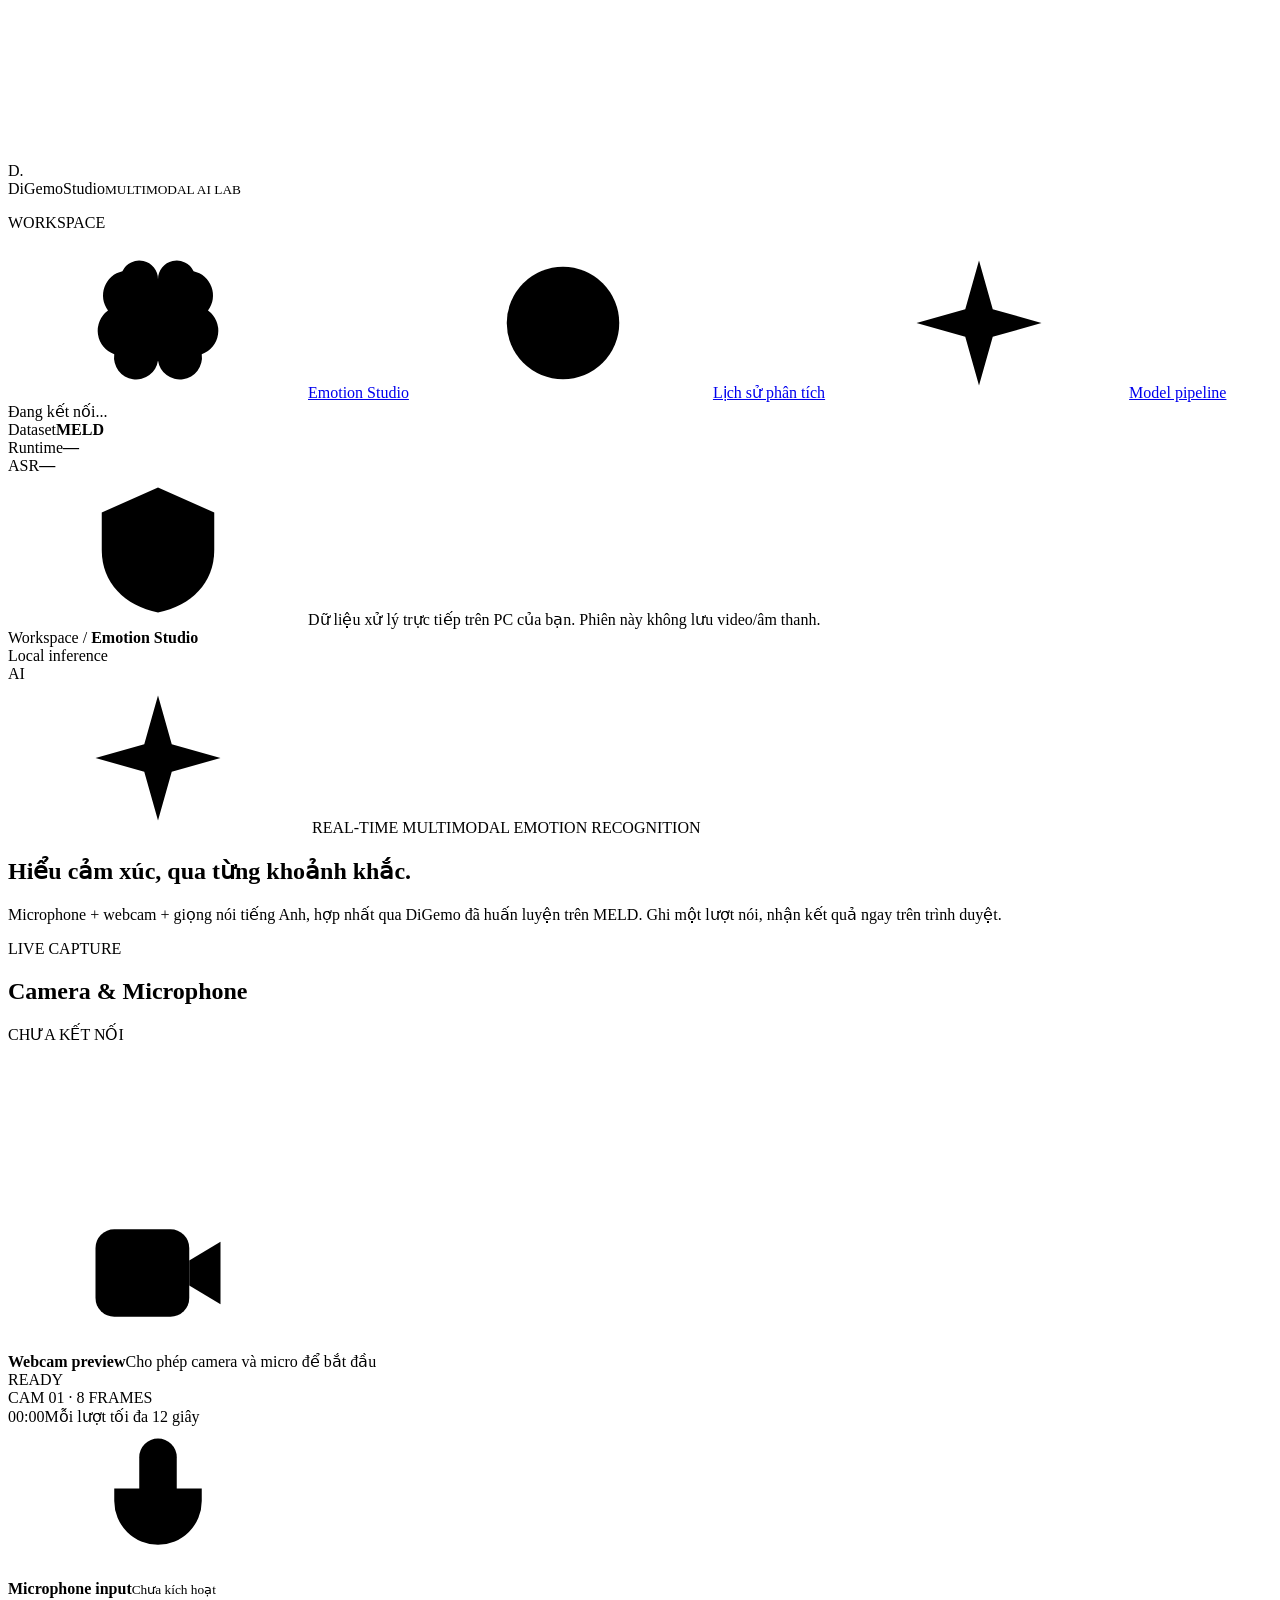
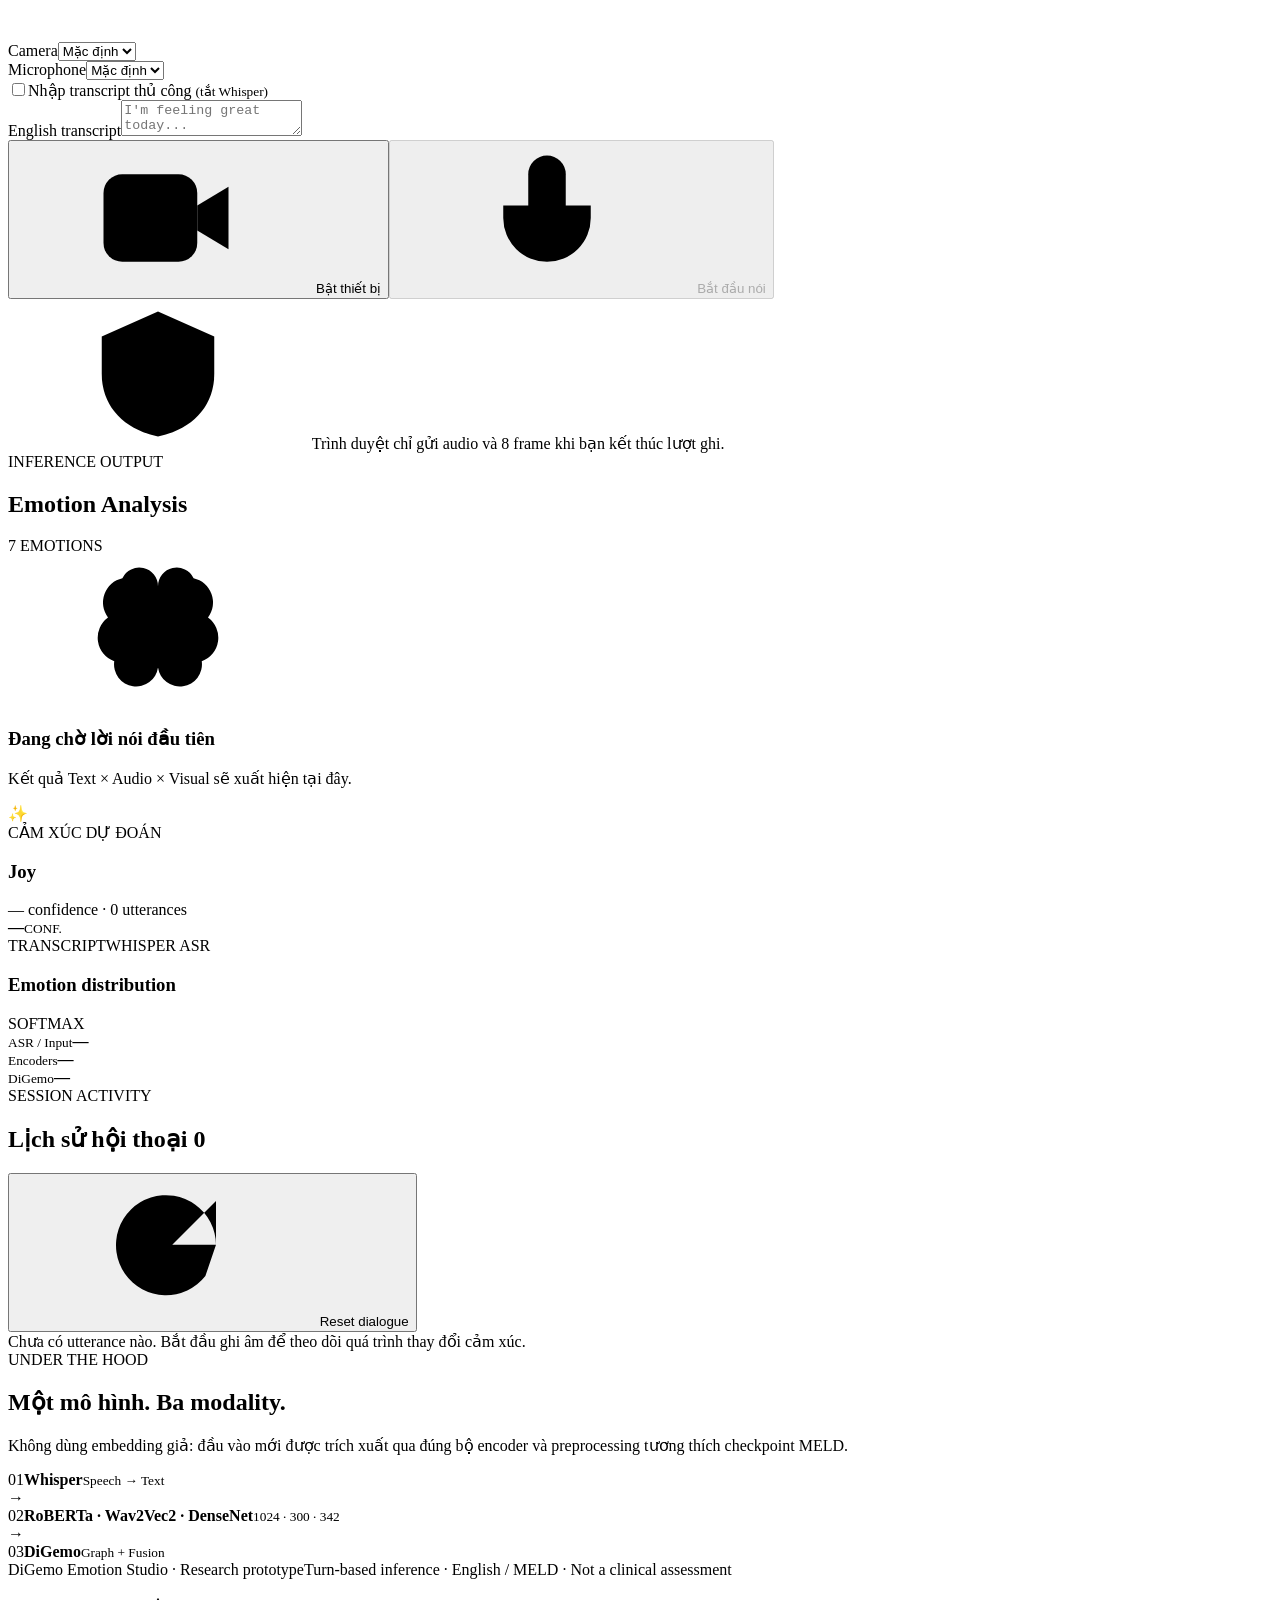
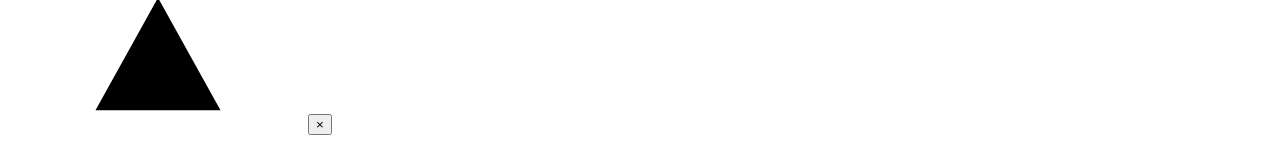
==== digemo_web/static/index.html @ 4cfa101c "initial commit - DiGemo Demo" ====
<!doctype html>
<html lang="vi">
<head>
  <meta charset="utf-8">
  <meta name="viewport" content="width=device-width, initial-scale=1">
  <meta name="theme-color" content="#0a1020">
  <meta name="description" content="DiGemo Emotion Studio — webcam + microphone + multimodal emotion recognition with a trained DiGemo checkpoint.">
  <title>DiGemo · Emotion Studio</title>
  <link rel="stylesheet" href="/static/styles.css">
</head>
<body>
  <div class="ambient orb-one" aria-hidden="true"></div>
  <div class="ambient orb-two" aria-hidden="true"></div>
  <svg class="svg-defs" xmlns="http://www.w3.org/2000/svg" aria-hidden="true">
    <symbol id="i-mic" viewBox="0 0 24 24"><rect x="9" y="2" width="6" height="13" rx="3"/><path d="M5 10v2a7 7 0 0 0 14 0v-2M12 19v3M8 22h8"/></symbol>
    <symbol id="i-video" viewBox="0 0 24 24"><rect x="2" y="5" width="15" height="14" rx="3"/><path d="m17 10 5-3v10l-5-3"/></symbol>
    <symbol id="i-brain" viewBox="0 0 24 24"><path d="M12 18V5a3 3 0 0 0-5.7-1.3A4 4 0 0 0 4 10a4 4 0 0 0 1 7 3 3 0 0 0 7 1Zm0 0V5a3 3 0 0 1 5.7-1.3A4 4 0 0 1 20 10a4 4 0 0 1-1 7 3 3 0 0 1-7 1Z"/></symbol>
    <symbol id="i-play" viewBox="0 0 24 24"><path d="m8 5 11 7-11 7V5Z"/></symbol>
    <symbol id="i-stop" viewBox="0 0 24 24"><rect x="5" y="5" width="14" height="14" rx="2"/></symbol>
    <symbol id="i-refresh" viewBox="0 0 24 24"><path d="M20 11a8 8 0 1 0-1.7 5M20 4v7h-7"/></symbol>
    <symbol id="i-check" viewBox="0 0 24 24"><path d="m5 12 4 4L19 6"/></symbol>
    <symbol id="i-clock" viewBox="0 0 24 24"><circle cx="12" cy="12" r="9"/><path d="M12 7v5l4 2"/></symbol>
    <symbol id="i-alert" viewBox="0 0 24 24"><path d="M12 3 2 21h20L12 3Z M12 9v5 M12 18v.1"/></symbol>
    <symbol id="i-chevron" viewBox="0 0 24 24"><path d="m9 5 7 7-7 7"/></symbol>
    <symbol id="i-sparkle" viewBox="0 0 24 24"><path d="m12 2 2.2 7.8L22 12l-7.8 2.2L12 22l-2.2-7.8L2 12l7.8-2.2L12 2Z"/></symbol>
    <symbol id="i-shield" viewBox="0 0 24 24"><path d="M12 2 21 6v6c0 5.3-3.7 8.9-9 10-5.3-1.1-9-4.7-9-10V6l9-4Z"/><path d="m9 12 2 2 4-4"/></symbol>
  </svg>
  <div class="layout">
    <aside class="sidebar">
      <div class="brand"><div class="brand-mark">D<span>.</span></div><div class="brand-name">DiGemo<span>Studio</span><small>MULTIMODAL AI LAB</small></div></div>
      <p class="side-caption">WORKSPACE</p>
      <a class="side-link active" href="#studio"><svg class="icon"><use href="#i-brain"/></svg><span>Emotion Studio</span><span class="active-dot"></span></a>
      <a class="side-link" href="#history"><svg class="icon"><use href="#i-clock"/></svg><span>Lịch sử phân tích</span></a>
      <a class="side-link" href="#pipeline"><svg class="icon"><use href="#i-sparkle"/></svg><span>Model pipeline</span></a>
      <div class="sidebar-bottom">
        <div class="backend-panel">
          <div class="status-header"><span class="green-dot" id="sideDot"></span><span id="sideStatus">Đang kết nối...</span></div>
          <div class="back-row"><span>Dataset</span><strong>MELD</strong></div>
          <div class="back-row"><span>Runtime</span><strong id="sideDevice">—</strong></div>
          <div class="back-row"><span>ASR</span><strong id="sideAsr">—</strong></div>
        </div>
        <div class="privacy-note"><svg class="icon"><use href="#i-shield"/></svg><span>Dữ liệu xử lý trực tiếp trên PC của bạn. Phiên này không lưu video/âm thanh.</span></div>
      </div>
    </aside>
    <main class="main">
      <div class="topbar"><div class="breadcrumb">Workspace <span>/</span> <strong>Emotion Studio</strong></div><div class="top-right"><div class="live-indicator"><span class="live-circle"></span> Local inference</div><span class="avatar">AI</span></div></div>
      <section class="intro" id="studio">
        <div class="eyebrow"><svg class="icon"><use href="#i-sparkle"/></svg> REAL-TIME MULTIMODAL EMOTION RECOGNITION</div>
        <h1>Hiểu cảm xúc, <span>qua từng khoảnh khắc.</span></h1>
        <p>Microphone + webcam + giọng nói tiếng Anh, hợp nhất qua DiGemo đã huấn luyện trên MELD. Ghi một lượt nói, nhận kết quả ngay trên trình duyệt.</p>
      </section>
      <div class="dashboard-grid">
        <section class="panel capture-card" aria-label="Thu hình ảnh và âm thanh">
          <div class="panel-heading"><div><div class="section-kicker">LIVE CAPTURE</div><h2>Camera & Microphone</h2></div><span class="tag" id="captureState">CHƯA KẾT NỐI</span></div>
          <div class="camera-view" id="cameraView">
            <video id="video" playsinline autoplay muted></video>
            <div class="camera-placeholder" id="cameraPlaceholder"><div class="camera-symbol"><svg class="icon"><use href="#i-video"/></svg></div><strong>Webcam preview</strong><span>Cho phép camera và micro để bắt đầu</span></div>
            <div class="camera-overlay"><div class="rec-badge" id="recBadge"><span class="rec-dot"></span><span id="recText">READY</span></div><span class="frame-info" id="frameInfo">CAM 01 · 8 FRAMES</span></div>
            <div class="camera-bottom"><span id="timer">00:00</span><span class="capture-caption" id="captureHint">Mỗi lượt tối đa 12 giây</span></div>
          </div>
          <div class="mic-meter"><div class="meter-icon"><svg class="icon"><use href="#i-mic"/></svg></div><div class="meter-info"><strong>Microphone input</strong><small id="micStatus">Chưa kích hoạt</small></div><canvas id="wave" width="170" height="40" aria-label="Biểu đồ cường độ âm thanh"></canvas></div>
          <div class="capture-settings">
            <div><label for="cameraSelect">Camera</label><select id="cameraSelect" aria-label="Chọn camera"><option value="">Mặc định</option></select></div>
            <div><label for="micSelect">Microphone</label><select id="micSelect" aria-label="Chọn microphone"><option value="">Mặc định</option></select></div>
          </div>
          <label class="manual-switch"><input type="checkbox" id="manualMode"><span class="toggle" aria-hidden="true"></span><span>Nhập transcript thủ công <small>(tắt Whisper)</small></span></label>
          <div id="manualBox" class="manual-box hidden"><label for="manualText">English transcript</label><textarea id="manualText" placeholder="I'm feeling great today..." rows="2" maxlength="1500"></textarea></div>
          <div class="capture-actions"><button id="connectBtn" class="btn btn-secondary"><svg class="icon"><use href="#i-video"/></svg><span>Bật thiết bị</span></button><button id="recordBtn" class="btn btn-primary" disabled><svg class="icon"><use href="#i-mic"/></svg><span id="recordLabel">Bắt đầu nói</span></button></div>
          <div class="privacy-line"><svg class="icon"><use href="#i-shield"/></svg> Trình duyệt chỉ gửi audio và 8 frame khi bạn kết thúc lượt ghi.</div>
        </section>
        <section class="panel results-card" aria-label="Kết quả cảm xúc">
          <div class="panel-heading"><div><div class="section-kicker">INFERENCE OUTPUT</div><h2>Emotion Analysis</h2></div><span class="tag tag-purple">7 EMOTIONS</span></div>
          <div class="empty-result" id="emptyResult"><div class="empty-illustration"><div class="empty-pulse p1"></div><div class="empty-pulse p2"></div><svg class="icon"><use href="#i-brain"/></svg></div><h3>Đang chờ lời nói đầu tiên</h3><p>Kết quả Text × Audio × Visual sẽ xuất hiện tại đây.</p><div class="waiting-dots"><i></i><i></i><i></i></div></div>
          <div class="result-content hidden" id="resultContent">
            <div class="sentiment-summary"><div class="emotion-avatar" id="emotionIcon">✨</div><div><div class="summary-label">CẢM XÚC DỰ ĐOÁN</div><h3 id="emotionName">Joy</h3><div class="confidence-inline"><span id="confidenceText">—</span> confidence · <span id="historyCount">0</span> utterances</div></div><div class="ring" id="confidenceRing"><div class="ring-inner"><strong id="ringValue">—</strong><small>CONF.</small></div></div></div>
            <div class="transcript-box"><div class="small-row"><span>TRANSCRIPT</span><span id="transcriptSource">WHISPER ASR</span></div><p id="transcriptOutput"></p></div>
            <div class="chart-head"><h3>Emotion distribution</h3><span>SOFTMAX</span></div>
            <div class="probability-list" id="probabilityList"></div>
            <div class="latency-row"><div><small>ASR / Input</small><strong id="asrLatency">—</strong></div><div><small>Encoders</small><strong id="encoderLatency">—</strong></div><div><small>DiGemo</small><strong id="modelLatency">—</strong></div></div>
          </div>
        </section>
      </div>
      <section class="panel history-panel" id="history"><div class="panel-heading history-head"><div><div class="section-kicker">SESSION ACTIVITY</div><h2>Lịch sử hội thoại <span class="count" id="turnCount">0</span></h2></div><button id="resetBtn" class="btn btn-outline"><svg class="icon"><use href="#i-refresh"/></svg> Reset dialogue</button></div><div class="history-empty" id="historyEmpty">Chưa có utterance nào. Bắt đầu ghi âm để theo dõi quá trình thay đổi cảm xúc.</div><div id="historyList" class="history-list"></div></section>
      <section class="pipeline" id="pipeline"><div><div class="section-kicker">UNDER THE HOOD</div><h2>Một mô hình. Ba modality.</h2><p>Không dùng embedding giả: đầu vào mới được trích xuất qua đúng bộ encoder và preprocessing tương thích checkpoint MELD.</p></div><div class="pipeline-pills"><div class="pipe-step"><span>01</span><strong>Whisper</strong><small>Speech → Text</small></div><span class="pipe-arrow">→</span><div class="pipe-step"><span>02</span><strong>RoBERTa · Wav2Vec2 · DenseNet</strong><small>1024 · 300 · 342</small></div><span class="pipe-arrow">→</span><div class="pipe-step"><span>03</span><strong>DiGemo</strong><small>Graph + Fusion</small></div></div></section>
      <footer><span>DiGemo Emotion Studio · Research prototype</span><span>Turn-based inference · English / MELD · Not a clinical assessment</span></footer>
    </main>
  </div>
  <div class="toast hidden" id="toast" role="alert"><svg class="icon"><use href="#i-alert"/></svg><span id="toastText"></span><button id="toastClose" aria-label="Đóng">×</button></div>
  <script defer src="/static/app.js"></script>
</body>
</html>
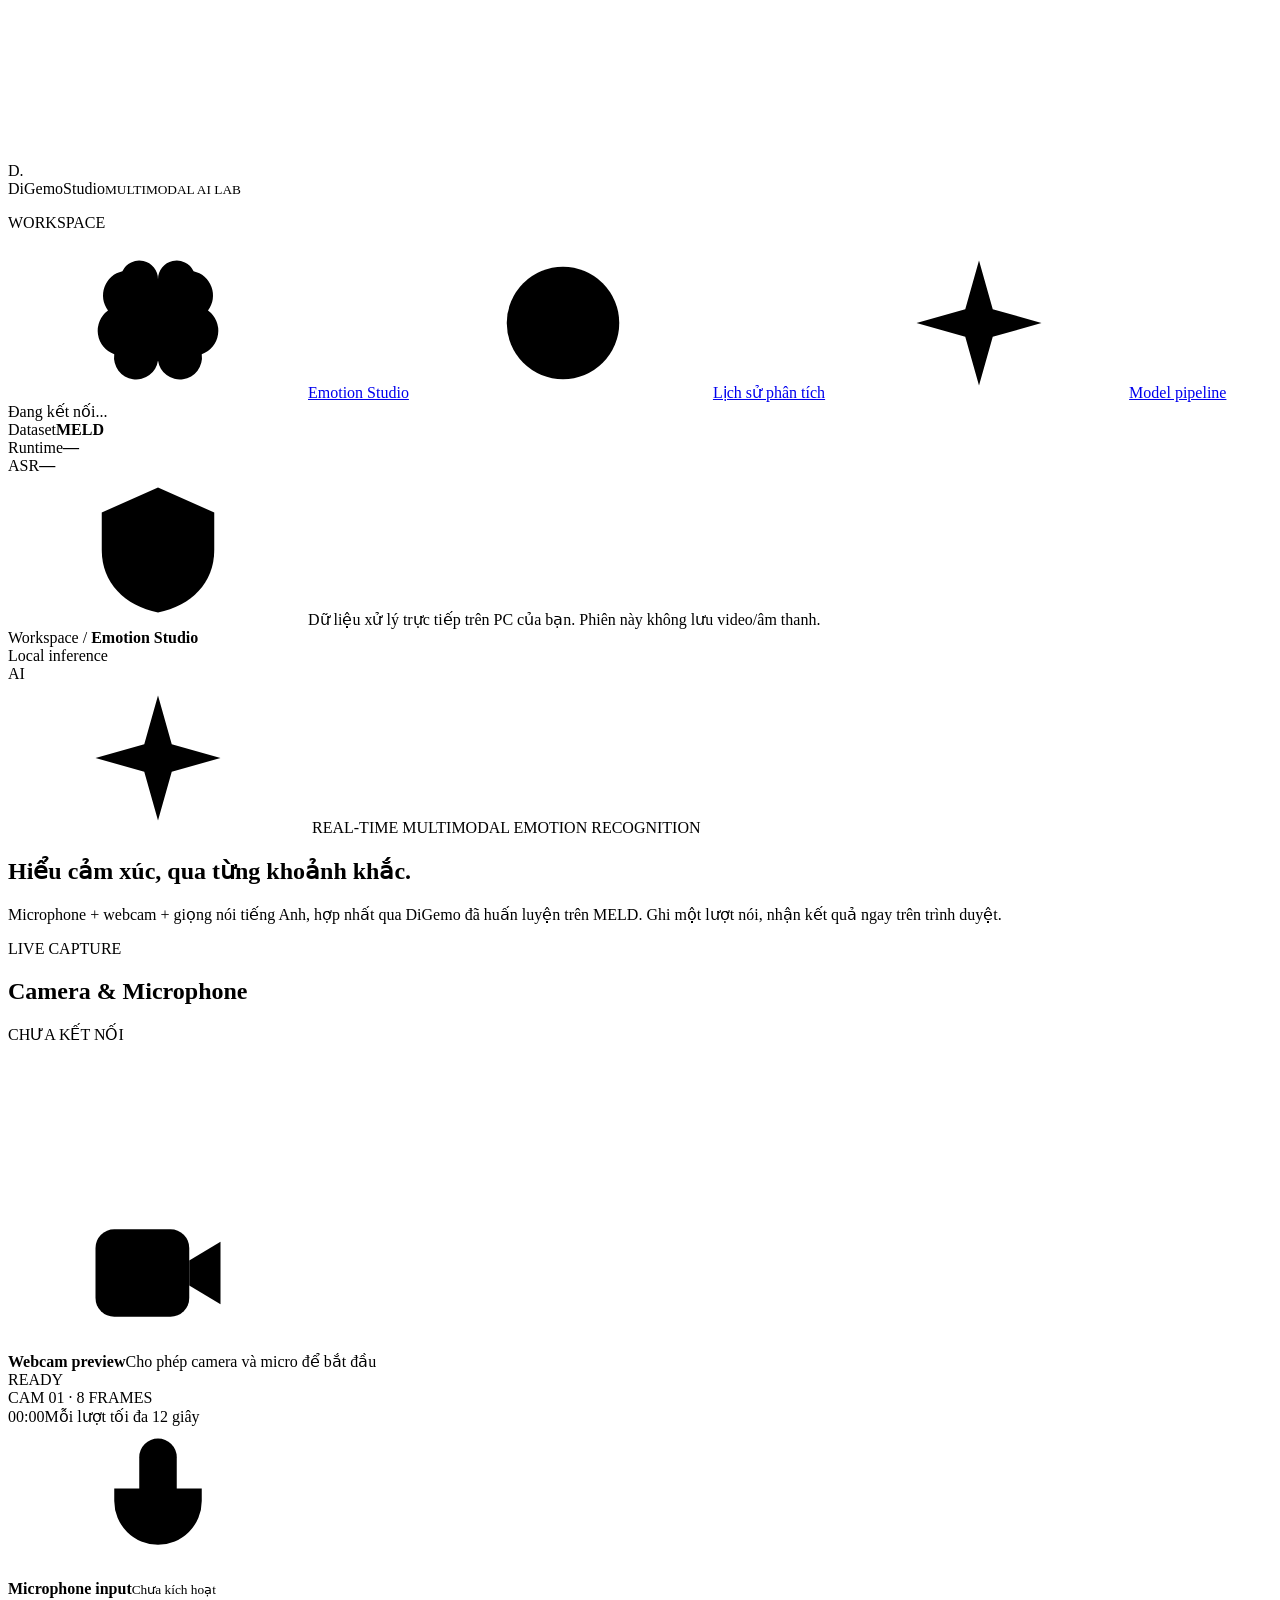
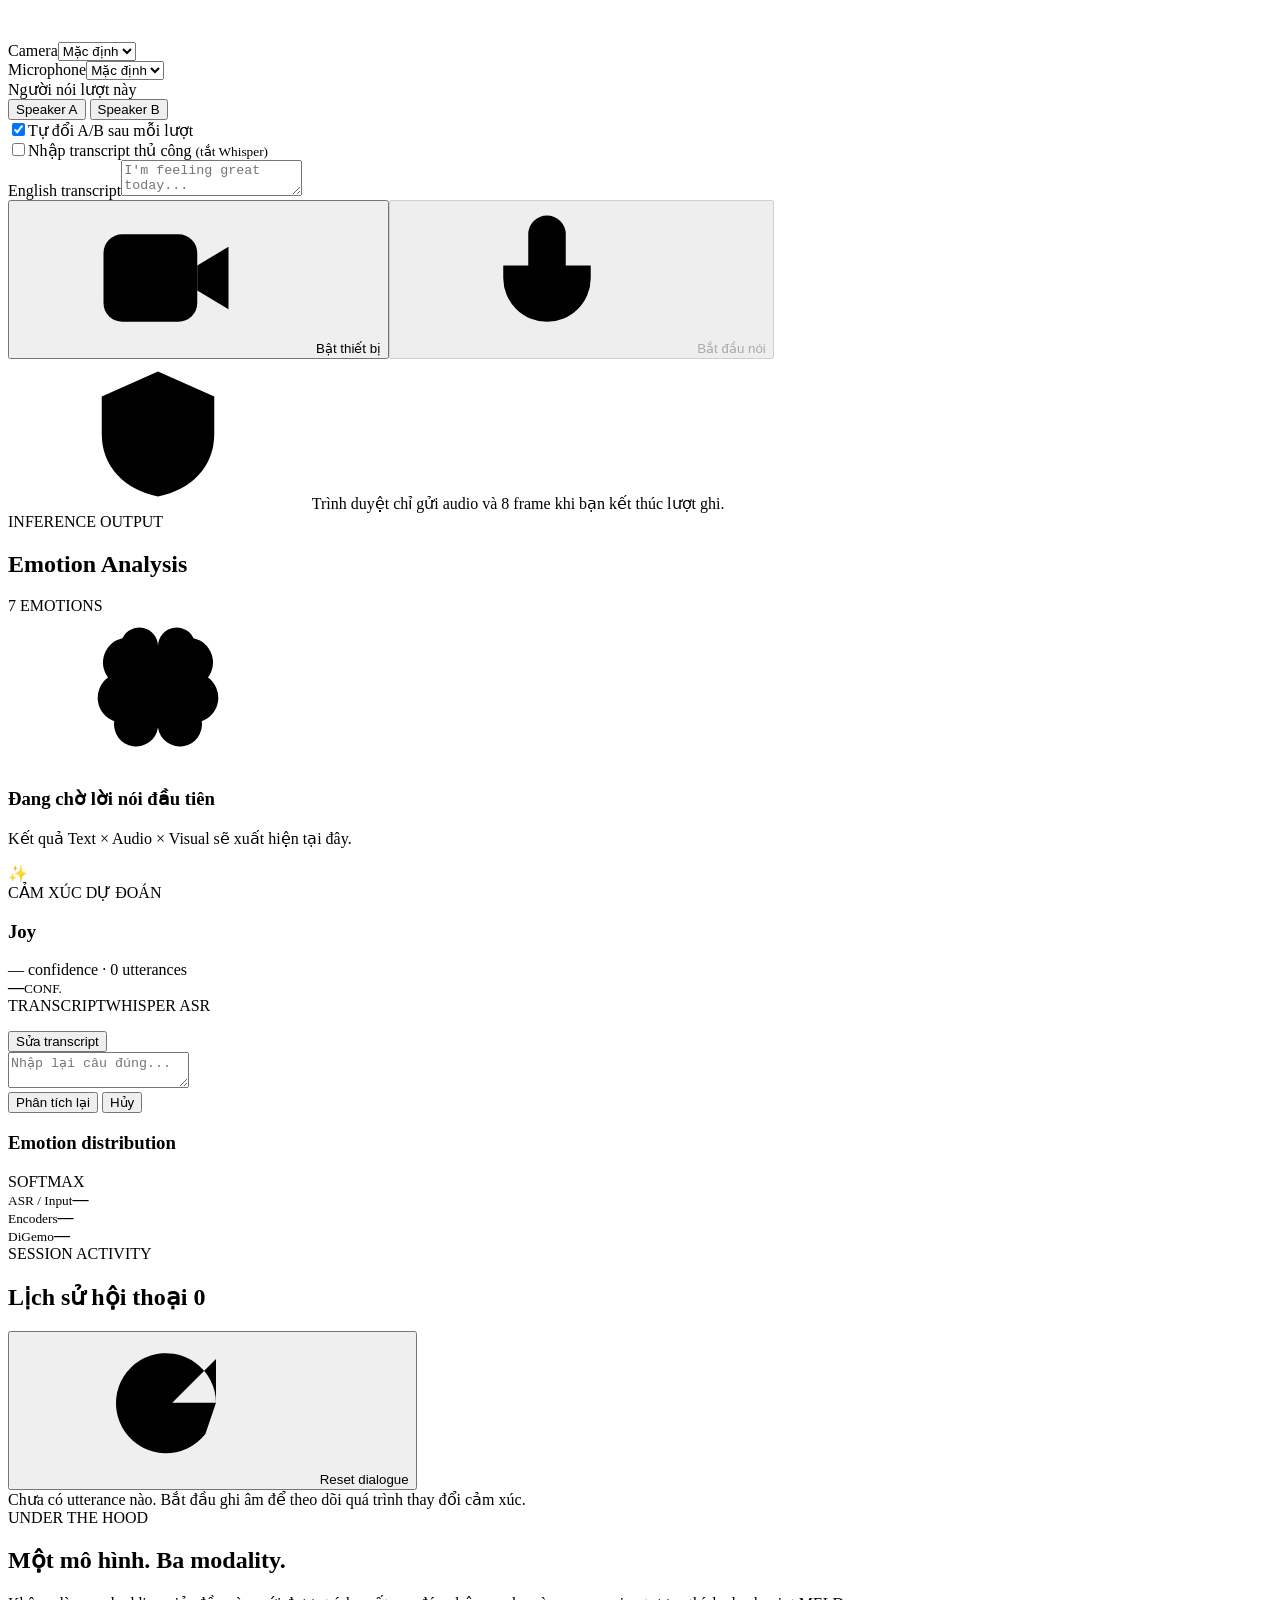
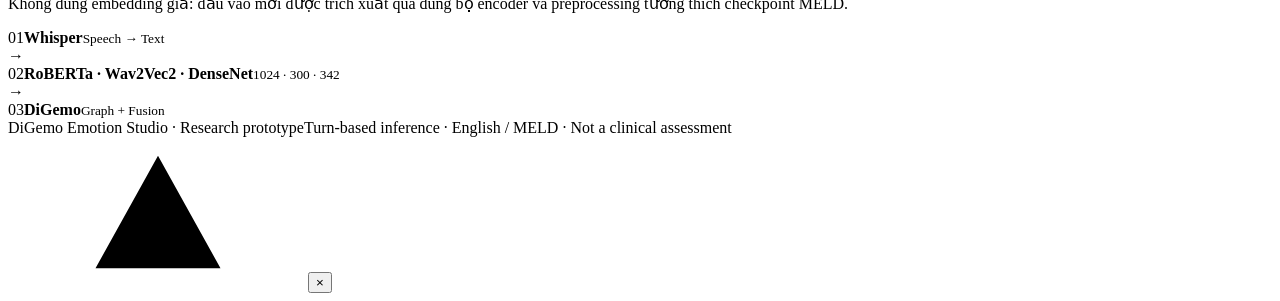
==== commit 5b1759a0: "new function" ====
--- a/digemo_web/static/index.html
+++ b/digemo_web/static/index.html
@@ -63,6 +63,14 @@
             <div><label for="cameraSelect">Camera</label><select id="cameraSelect" aria-label="Chọn camera"><option value="">Mặc định</option></select></div>
             <div><label for="micSelect">Microphone</label><select id="micSelect" aria-label="Chọn microphone"><option value="">Mặc định</option></select></div>
           </div>
+          <div class="speaker-row">
+          <label>Người nói lượt này</label>
+          <div class="seg" id="speakerSeg" role="radiogroup" aria-label="Chọn speaker">
+            <button type="button" class="seg-btn active" data-speaker="A" role="radio" aria-checked="true">Speaker A</button>
+            <button type="button" class="seg-btn" data-speaker="B" role="radio" aria-checked="false">Speaker B</button>
+          </div>
+          <label class="manual-switch inline"><input type="checkbox" id="autoAlternate" checked><span class="toggle" aria-hidden="true"></span><span>Tự đổi A/B sau mỗi lượt</span></label>
+        </div>
           <label class="manual-switch"><input type="checkbox" id="manualMode"><span class="toggle" aria-hidden="true"></span><span>Nhập transcript thủ công <small>(tắt Whisper)</small></span></label>
           <div id="manualBox" class="manual-box hidden"><label for="manualText">English transcript</label><textarea id="manualText" placeholder="I'm feeling great today..." rows="2" maxlength="1500"></textarea></div>
           <div class="capture-actions"><button id="connectBtn" class="btn btn-secondary"><svg class="icon"><use href="#i-video"/></svg><span>Bật thiết bị</span></button><button id="recordBtn" class="btn btn-primary" disabled><svg class="icon"><use href="#i-mic"/></svg><span id="recordLabel">Bắt đầu nói</span></button></div>
@@ -73,7 +81,18 @@
           <div class="empty-result" id="emptyResult"><div class="empty-illustration"><div class="empty-pulse p1"></div><div class="empty-pulse p2"></div><svg class="icon"><use href="#i-brain"/></svg></div><h3>Đang chờ lời nói đầu tiên</h3><p>Kết quả Text × Audio × Visual sẽ xuất hiện tại đây.</p><div class="waiting-dots"><i></i><i></i><i></i></div></div>
           <div class="result-content hidden" id="resultContent">
             <div class="sentiment-summary"><div class="emotion-avatar" id="emotionIcon">✨</div><div><div class="summary-label">CẢM XÚC DỰ ĐOÁN</div><h3 id="emotionName">Joy</h3><div class="confidence-inline"><span id="confidenceText">—</span> confidence · <span id="historyCount">0</span> utterances</div></div><div class="ring" id="confidenceRing"><div class="ring-inner"><strong id="ringValue">—</strong><small>CONF.</small></div></div></div>
-            <div class="transcript-box"><div class="small-row"><span>TRANSCRIPT</span><span id="transcriptSource">WHISPER ASR</span></div><p id="transcriptOutput"></p></div>
+            <div class="transcript-box"><div class="small-row"><span>TRANSCRIPT</span><span id="transcriptSource">WHISPER ASR</span></div><p id="transcriptOutput"></p>
+              <div class="transcript-tools">
+                <button id="editTranscriptBtn" class="btn btn-outline" type="button">Sửa transcript</button>
+                <div id="editBox" class="edit-box hidden">
+                  <textarea id="editText" rows="2" maxlength="1500" placeholder="Nhập lại câu đúng..."></textarea>
+                  <div class="edit-actions">
+                    <button id="applyEditBtn" class="btn btn-primary" type="button">Phân tích lại</button>
+                    <button id="cancelEditBtn" class="btn btn-secondary" type="button">Hủy</button>
+                  </div>
+                </div>
+              </div>
+            </div>
             <div class="chart-head"><h3>Emotion distribution</h3><span>SOFTMAX</span></div>
             <div class="probability-list" id="probabilityList"></div>
             <div class="latency-row"><div><small>ASR / Input</small><strong id="asrLatency">—</strong></div><div><small>Encoders</small><strong id="encoderLatency">—</strong></div><div><small>DiGemo</small><strong id="modelLatency">—</strong></div></div>
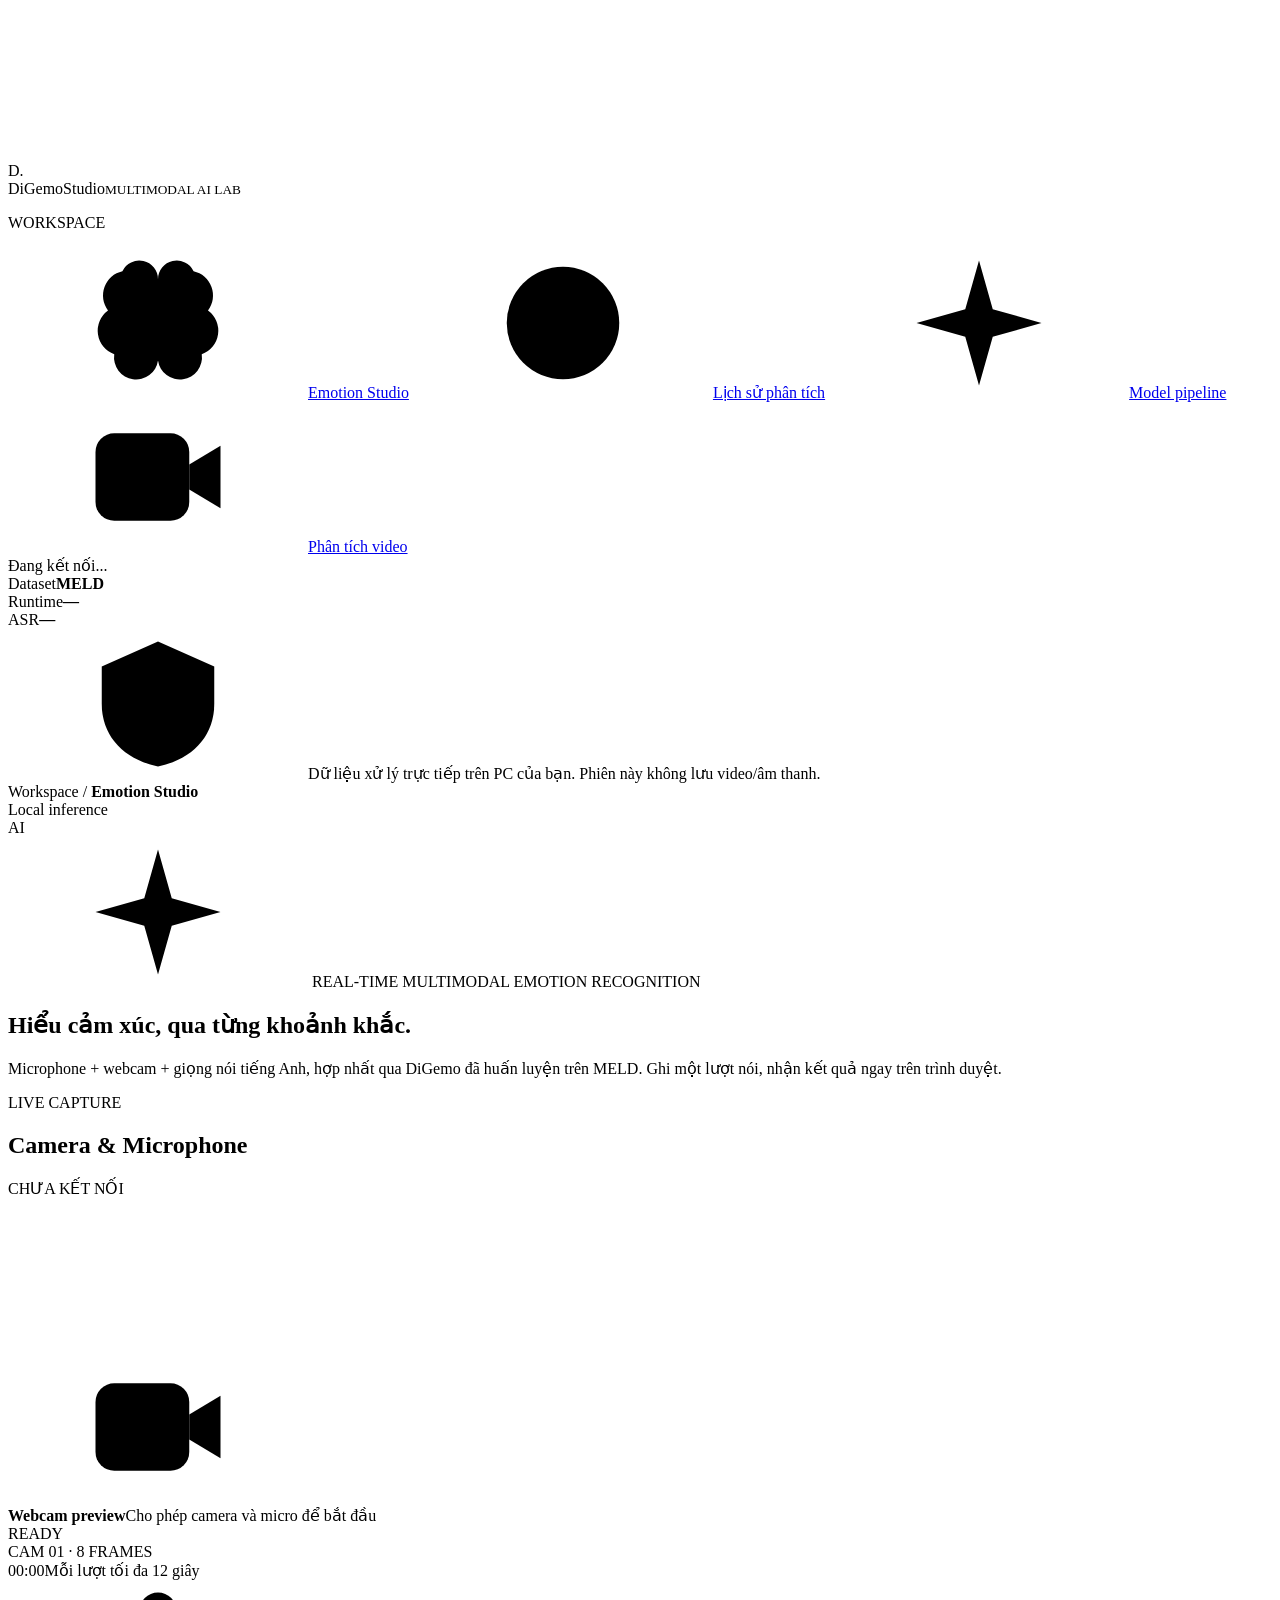
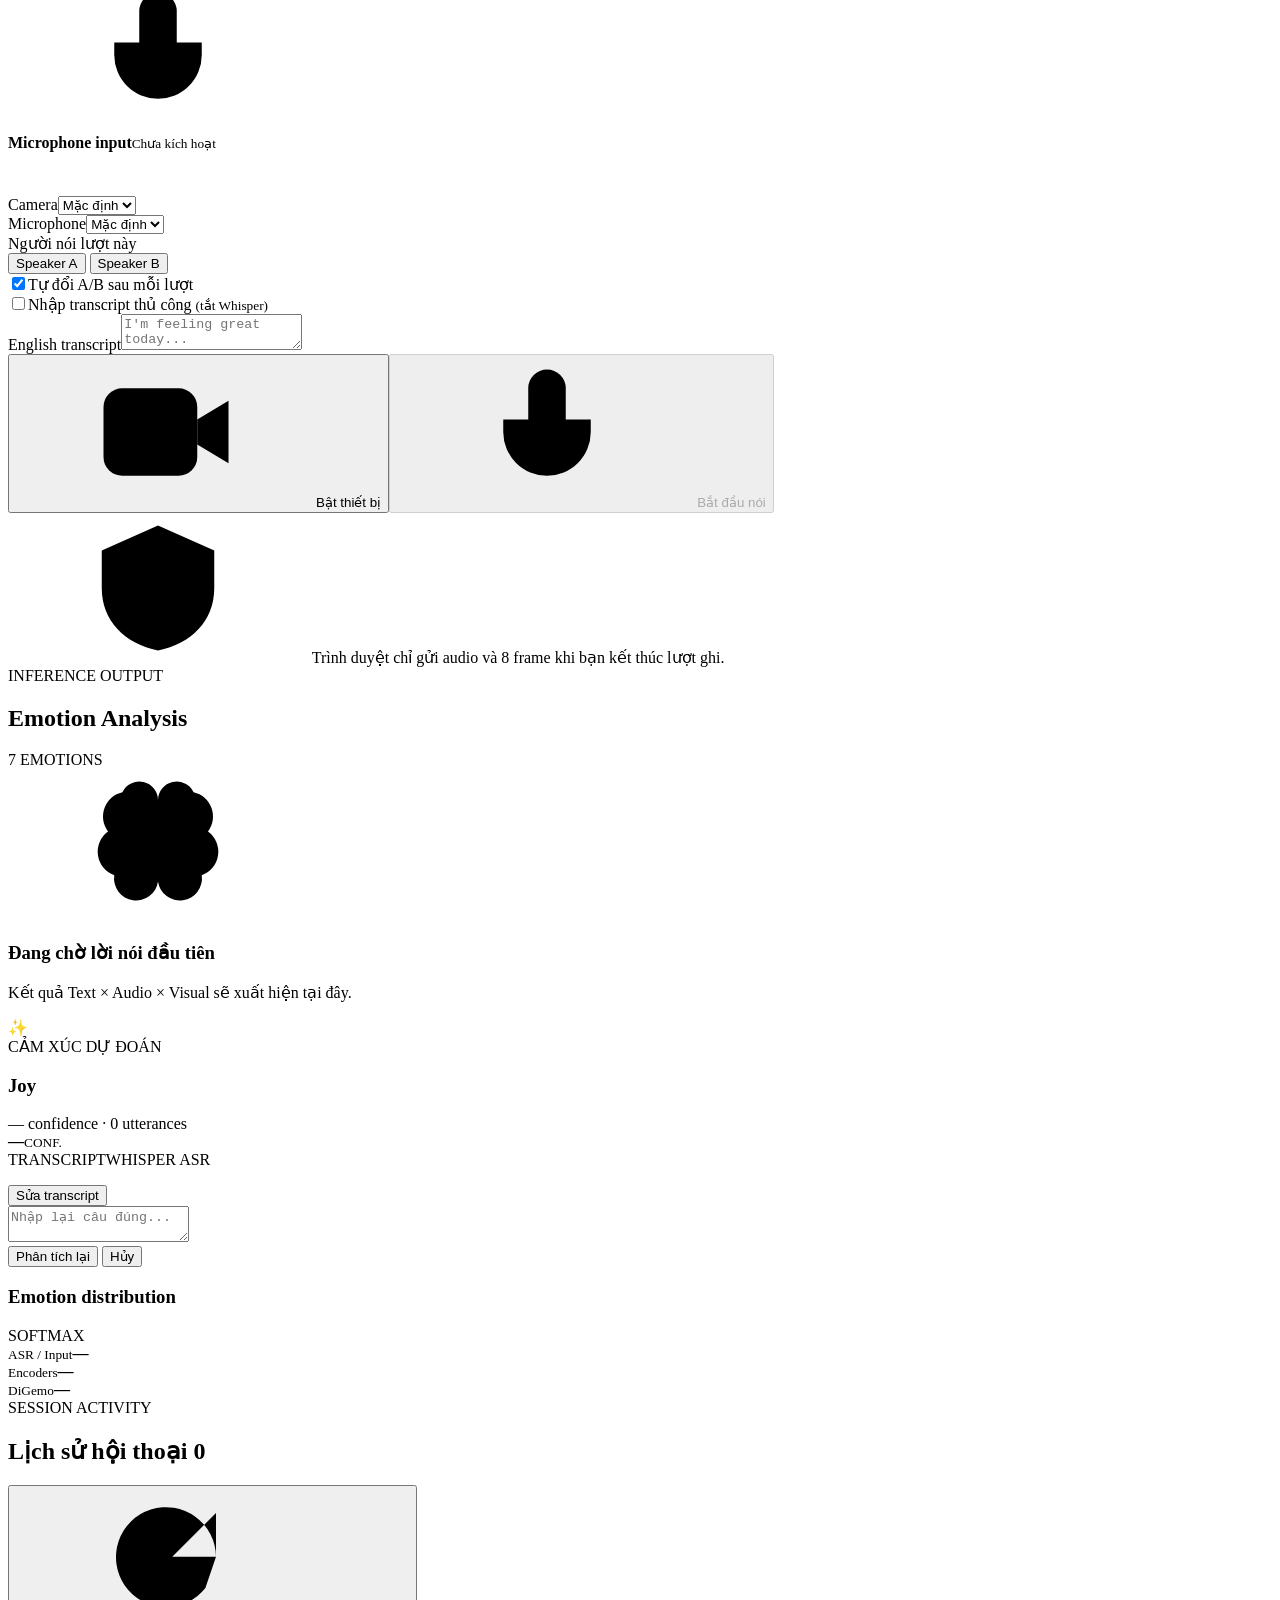
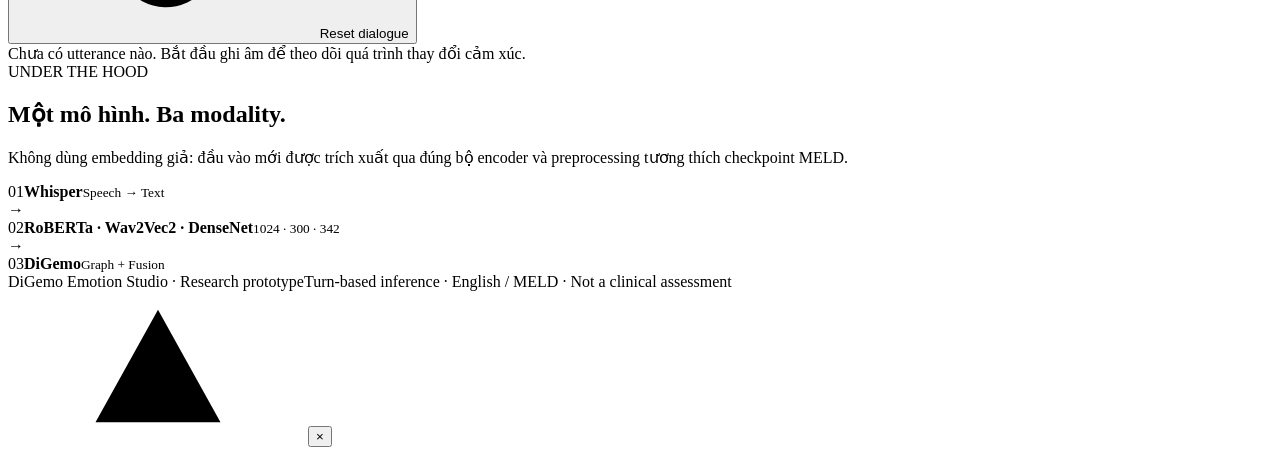
==== commit fd4f820e: "input video" ====
--- a/digemo_web/static/index.html
+++ b/digemo_web/static/index.html
@@ -32,6 +32,7 @@
       <a class="side-link active" href="#studio"><svg class="icon"><use href="#i-brain"/></svg><span>Emotion Studio</span><span class="active-dot"></span></a>
       <a class="side-link" href="#history"><svg class="icon"><use href="#i-clock"/></svg><span>Lịch sử phân tích</span></a>
       <a class="side-link" href="#pipeline"><svg class="icon"><use href="#i-sparkle"/></svg><span>Model pipeline</span></a>
+      <a class="side-link" href="/video"><svg class="icon"><use href="#i-video"/></svg><span>Phân tích video</span></a>
       <div class="sidebar-bottom">
         <div class="backend-panel">
           <div class="status-header"><span class="green-dot" id="sideDot"></span><span id="sideStatus">Đang kết nối...</span></div>
